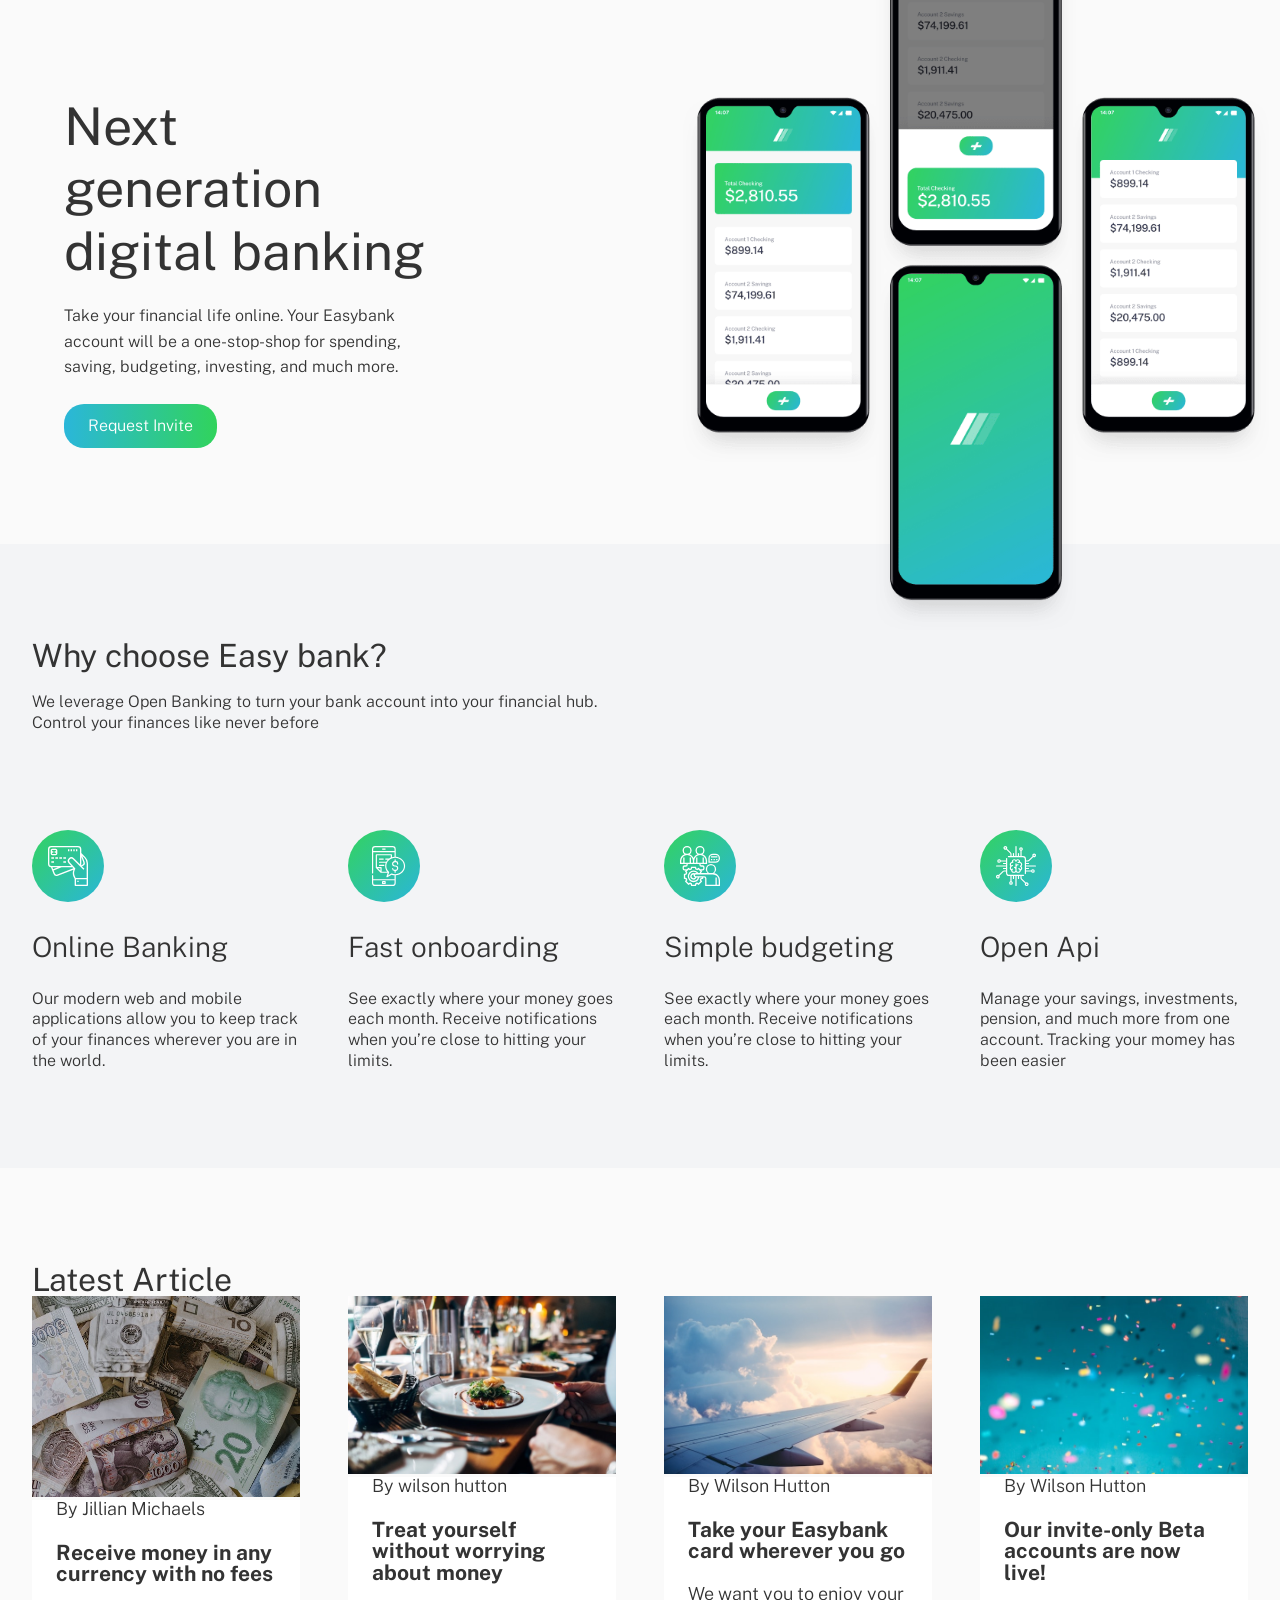
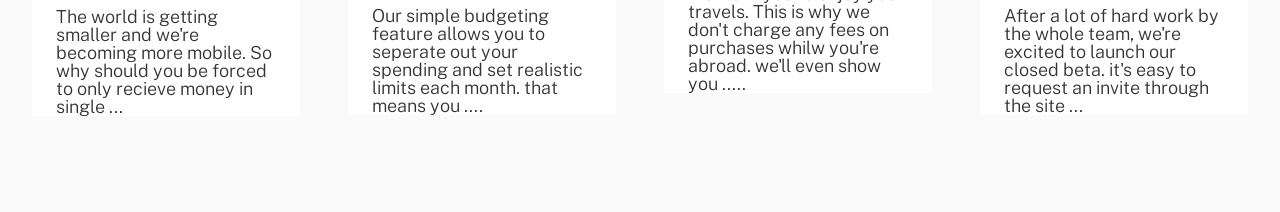
==== mine.html @ 859b59f2 "the updated version and still incomplete" ====
<!DOCTYPE html>
<html lang="en">
<head>
    <meta charset="UTF-8">
    <meta name="viewport" content="width=device-width, initial-scale=1.0">
    <link rel="icon" type="image/png" sizes="32x32" href="./images/fav-icon-logo.svg">

    <link rel="preconnect" href="https://fonts.googleapis.com">
    <link rel="preconnect" href="https://fonts.gstatic.com" crossorigin>
    <link href="https://fonts.googleapis.com/css2?family=Public+Sans:ital,wght@0,100..900;1,100..900&display=swap" rel="stylesheet">
    <link rel="stylesheet" href="style.css">
    <title>Easy Bank</title>

</head>
<body>
    <main>
        <section class="section-hero">
            <div class="hero-container">
                <div class="hero-text-box">
                    <h1 class="hero-heading">Next generation digital banking</h1>
                    <p class="hero-description">
                        Take your financial life online. Your Easybank account will be a one-stop-shop 
                        for spending, saving, budgeting, investing, and much more.
                    </p>
                    <a href="#" class="btn hell">
                         Request Invite
                    </a>
                </div>
                <div class="hero-img-box">
                    <img src="./images/image-mockups.png" alt="hero image" class="hero-img">
                </div>
            </div>
        </section>
        <section class="section-features">
            <div class="container">
                <div class="features-container">
                    <h2 class="feature-heading">Why choose Easy bank?</h2>
                    <p class="feature-text">
                        We leverage Open Banking to turn your bank account into your financial hub. Control your finances like never before
                    </p>
                </div>
                <div class="features grid grid--4-cols">
                    <div class="feature-box ">
                        <img src="./images/icon-online.svg" alt="Online banking logo" class="feature-img">
                        <h3 class="feature-subheading">Online Banking</h3>
                        <p class="feature-text">Our modern web and mobile applications allow you to keep track of your finances 
                            wherever you are in the world.</p>
                    </div>
                    <div class="feature-box">
                        <img src="./images/icon-budgeting.svg" alt="Online banking logo" class="feature-img">
                        <h3 class="feature-subheading">Fast onboarding</h3>
                        <p class="feature-text">
                            See exactly where your money goes each month. Receive notifications when you’re 
                            close to hitting your     limits.
                        </p>
                    </div>
                    <div class="feature-box">
                        <img src="./images/icon-onboarding.svg" alt="Online banking logo" class="feature-img">
                        <h3 class="feature-subheading">Simple budgeting</h3>
                        <p class="feature-text">
                            See exactly where your money goes each month. Receive notifications when you’re 
                            close to hitting your limits.
                        </p>
                    </div>
                    <div class="feature-box">
                        <img src="./images/icon-api.svg" alt="Online banking logo" class="feature-img">
                        <h3 class="feature-subheading">Open Api</h3>
                        <p class="feature-text">
                             Manage your savings, investments, pension, and much more from one account. 
                             Tracking your momey has been easier 

                        </p>
                    </div>
                </div>
            </div>
        </section>
        <section class="section-article">
           <div class="container">
            <h2 class="feature-heading">Latest Article</h2>
           </div>
           <article class="container grid grid--4-cols">
            <div class="article-box">
                <div class="article-img-box">
                    <img src="./images/image-currency.jpg" alt="Currency" class="article-img">

                </div>
                <div class="article-text-box">
                     <p class="article-author">
                    By Jillian Michaels
                </p>
                <h3 class="article-title">Receive money in any currency with no fees</h3>
                <p class="article text">
                    The world is getting smaller and we're becoming more mobile. 
                    So why should you be forced to only recieve money in single ...
                </p>
                </div>
               
            </div>
            <div class="article-box">
                <div class="article-img-box">
                    <img src="./images/image-restaurant.jpg" alt="Currency" class="article-img">

                </div>
                <div class="article-text-box">
                    <p class="article-author">By wilson hutton</p>
                <h3 class="article-title">Treat yourself without worrying about money</h3>
                <p class="article text">
                    Our simple budgeting feature allows you to seperate out your spending and set realistic limits
                    each month. that means you ....
                </p>
                </div>
                
            </div>
            <div class="article-box">
                <div class="article-img-box">
                    <img src="./images/image-plane.jpg" alt="Currency" class="article-img">

                </div>
                <div class="article-text-box">
                     <p class="article-author">By Wilson Hutton</p>
                <h3 class="article-title">Take your Easybank card wherever you go</h3>
                <p class="article text">
                    We want you to enjoy your travels. This is why we don't charge any 
                    fees on purchases whilw you're abroad. we'll even show you .....
                </p>

                </div>
               
            </div>
            <div class="article-box">
                <div class="article-img-box">
                    <img src="./images/image-confetti.jpg" alt="Currency" class="article-img">

                </div>
                <div class="article-text-box">
                     <p class="article-author">By Wilson Hutton</p>
                <h3 class="article-title">Our invite-only Beta accounts are now live!</h3>
                <p class="article text">
                    After a lot of hard work by the whole team, we're excited to launch our 
                    closed beta. it's easy to request an invite through the site ...
                </p>

                </div>
               
            </div>

           </article>
        </section>
    </main>
</body>
</html>
---- style.css ----
/*
SPACING SYSTEM (px)
2 / 4 / 8 / 12 / 16 / 24 / 32 / 48 / 64 / 80 / 96 / 128

FONT SIZE SYSTEM (px)
10 / 12 / 14 / 16 / 18 / 20 / 24 / 30 / 36 / 44 / 52 / 62 / 74 / 86 / 98
*/
/* 
Color system

### Primary

- Dark Blue: hsl(233, 26%, 24%)
- Lime Green: hsl(136, 65%, 51%)
- Bright Cyan: hsl(192, 70%, 51%)

### Neutral

- Grayish Blue: hsl(233, 8%, 62%)
- Light Grayish Blue: hsl(220, 16%, 96%)
- Very Light Gray: hsl(0, 0%, 98%)
- White: hsl(0, 0%, 100%)


*/

/* 
#Font weight:
300
400
700

#line height: 1(Normal)

#border-radius

#border
*/


*{
    box-sizing: border-box;
    padding: 0;
    margin: 0;
}
html{
    font-size: 62.5%;
}
body{
    font-family: "Public Sans", sans-serif;
    font-weight: 300;
    line-height: 1;
    color: #333;
    font-size: 1.8rem;
}
:root{
    --Dark-blue: hsl(233, 26%, 24%);
    --Lime-green: hsl(136, 65%, 51%);
    --light-green: hsl(137, 69%, 71%);
    --Bright-cyan: hsl(192, 70%, 51%);
    --light-cyan: hsl(196, 61%, 70%);

    --Grayish-blue: hsl(233, 8%, 62%);
    --Light-grayish-blue: hsl(220, 16%, 96%);
    --Very-light-gray: hsl(0, 0%, 98%);
    --White-: hsl(0, 0%, 100%);

}

.section-hero{
    padding: 9.6rem 0;
    background-color: var(--Very-light-gray);
    /* position: relative; */
}
.hero-container{
    display: grid;
    align-items: center;
    gap: 5.2rem;
    grid-template-columns: 1fr 2fr;
    padding: 0 6.4rem;
    max-width: 140rem;
    /* justify-self: end; */
    margin: 0 auto 0 auto;
}
.hero-heading{
    /* padding: 9.6rem 0; */
    font-size: 5.2rem;
    font-weight: 400;
    margin: 0 auto;
    margin-bottom: 2rem;
    line-height: 1.2;
    /* padding: 0 3.2rem; */
    
}
.hero-description{
    font-size: 1.6rem;
    font-weight: 300;
    line-height: 1.6;
    margin-bottom: 2.4rem;
}
.hero-img-box{
    /* background-image: url(./images/bg-intro-desktop.svg); */
     margin-top: -20rem;
    /* position: absolute;
    right: 0;
    top: 1rem;
    bottom: 10rem;
    /* padding: 5rem; */
    margin-right: -15rem; 
    width: 100%;
    
}
.hero-img{
    width: 80%;
    margin-bottom: -20rem;
    /* position: absolute; */
    /* right: -5rem; */
    /* top: 0; */
    transform: translateX(20rem);


}
.btn:link, 
.btn:active{
    padding: 1.4rem 2.4rem;
    color: #fff;
    background-image: linear-gradient(to left, var(--Lime-green), var(--Bright-cyan));
    display: inline-block;
    border-radius: 20px;
    font-size: 1.6rem;
    text-decoration: none;
    cursor: pointer;
}
.btn:hover,
.btn:visited{
    background-image: linear-gradient(to left, var(--light-green), var(--light-cyan));
}
.section-features{
    padding: 9.6rem 0;
    background-color: var(--Light-grayish-blue);
}
.container{
    max-width: 130rem;
    margin: 0 auto;
    padding: 0 3.2rem;
}
.features-container{
    font-size: 1.6rem;
    max-width: 60rem;
    display: flex;
    flex-direction: column;
    gap: 2rem;
}
.features{

    column-gap: 6.4rem;
    margin-top: 9.6rem;
    /* row-gap: 4.2rem; */

}
.feature-heading{
    font-size: 3.2rem;
    font-weight: 400;
}
.feature-text{
    font-size: 1.6rem;
    line-height: 1.3;
}
.feature-subheading{
    font-size: 2.8rem;
    font-weight: 300;
    margin: 2.8rem 0;
}
.grid{
    display: grid;
    gap: 4.8rem;
}
.grid--4-cols{
    grid-template-columns: repeat(4, 1fr);
}
.section-article{
    padding: 9.6rem 0;
    background-color: var(--Very-light-gray);    
}
.article-text-box{
    display: flex;
    flex-direction: column;
    gap: 2.4rem;
    background-color: #fff;
    /* box-shadow: 0.3rem 0.3rem 0.3rem #888; */
    padding: 0  2.4rem;

}
.article-img{
    width: 100%;
}
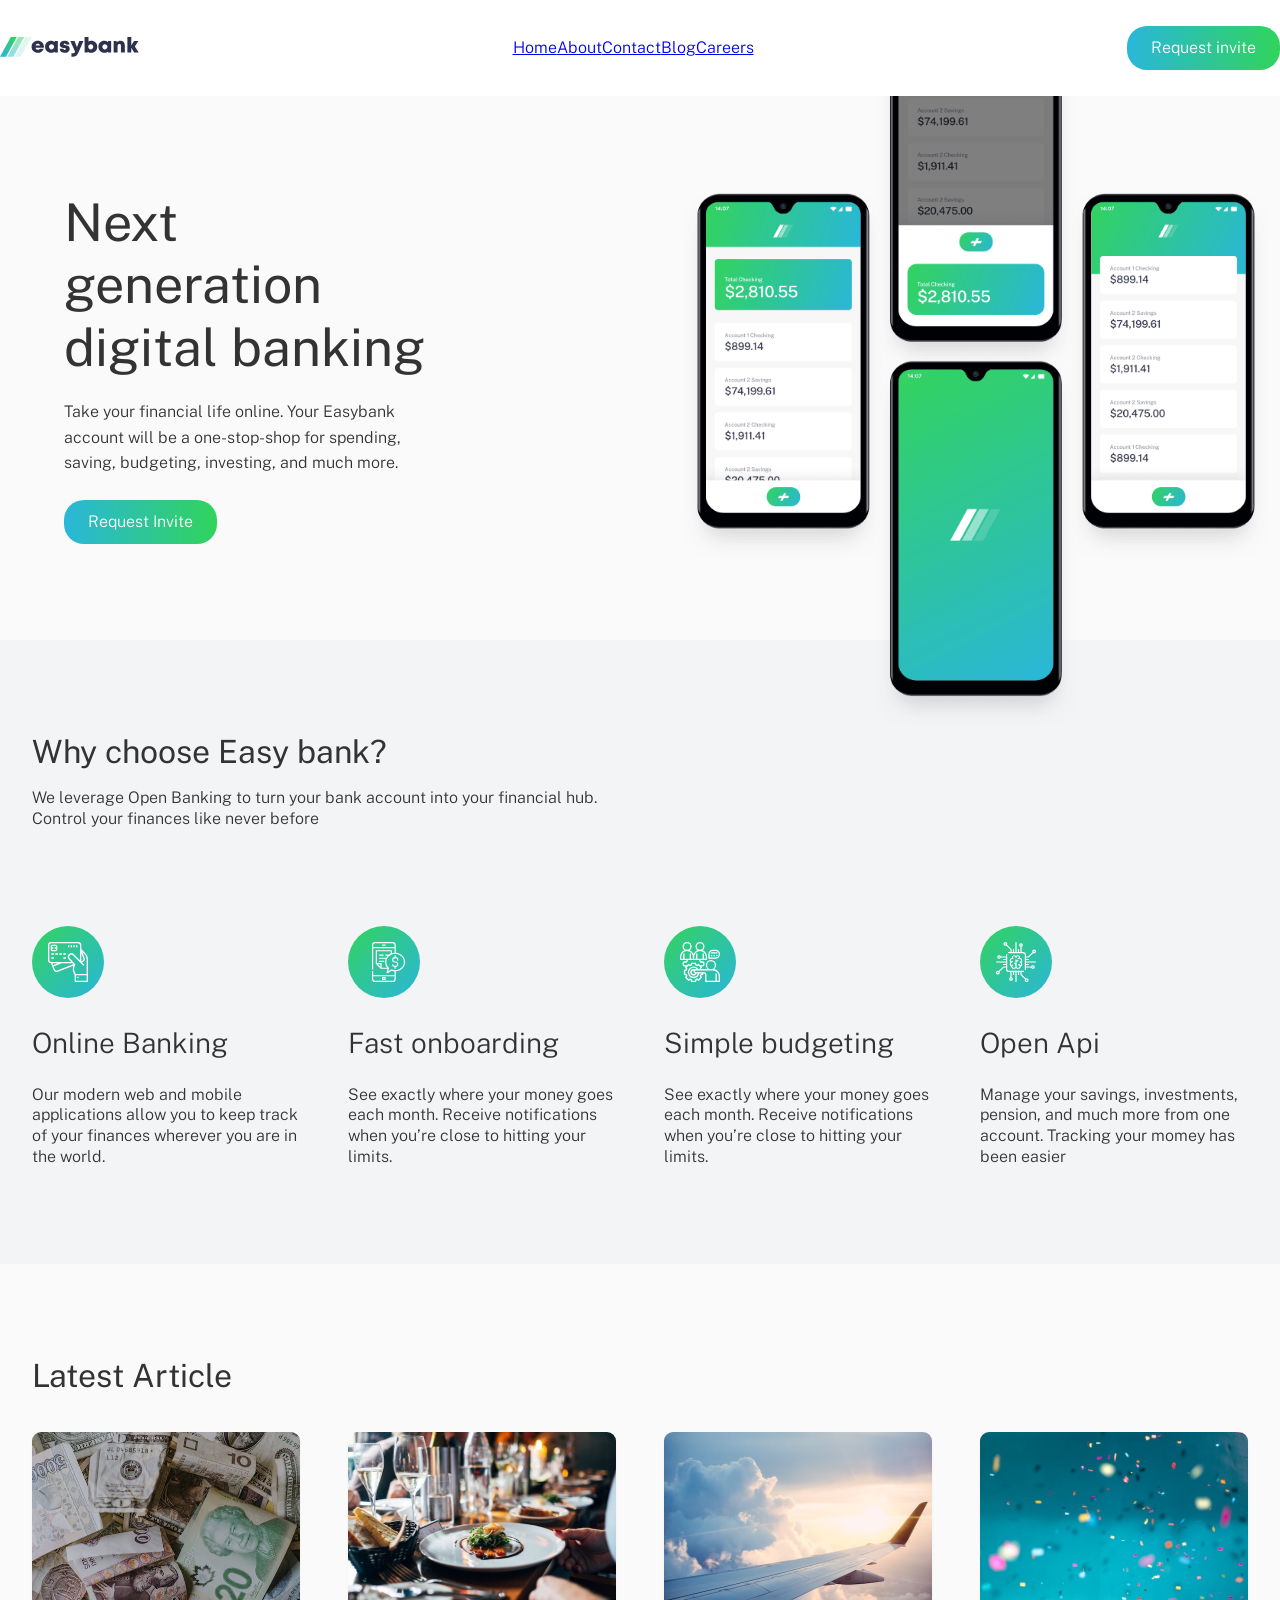
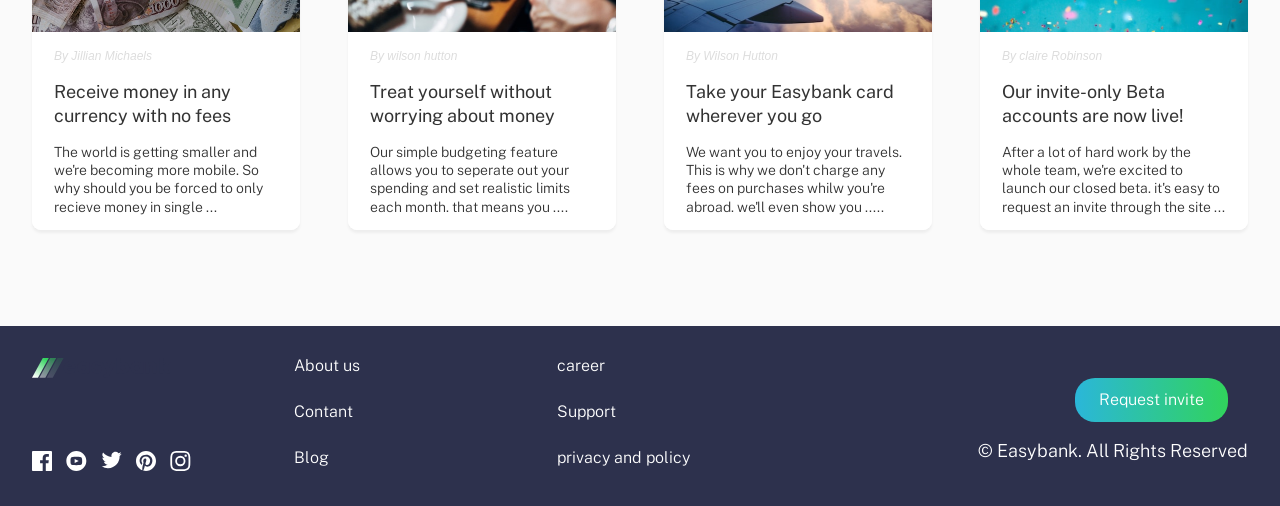
==== commit 2e80ed27: "Changes made to to be commited" ====
--- a/mine.html
+++ b/mine.html
@@ -13,6 +13,29 @@
 
 </head>
 <body>
+    <header class="header">
+        <div class="header-container">
+            <div class="header-logo">
+                <a href="#">
+                    <img src="images/logo.svg" alt="Easy Bank Logo">
+                </a>
+            </div>
+            <nav class="navbar">
+                <ul class="nav-links">
+                    <li class="nav-link"><a href="#">Home</a></li>
+                    <li class="nav-link"><a href="#">About</a></li>
+                    <li class="nav-link"><a href="#">Contact</a></li>
+                    <li class="nav-link"><a href="#">Blog</a></li>
+                    <li class="nav-link"><a href="#">Careers</a></li>
+                </ul>
+               
+            </nav>
+            <ul class="sign">
+                <a href="#" class="btn">Request invite</a>
+            </ul>
+        </div>
+
+    </header>
     <main>
         <section class="section-hero">
             <div class="hero-container">
@@ -22,7 +45,7 @@
                         Take your financial life online. Your Easybank account will be a one-stop-shop 
                         for spending, saving, budgeting, investing, and much more.
                     </p>
-                    <a href="#" class="btn hell">
+                    <a href="#" class="btn hell sign">
                          Request Invite
                     </a>
                 </div>
@@ -89,7 +112,7 @@
                     By Jillian Michaels
                 </p>
                 <h3 class="article-title">Receive money in any currency with no fees</h3>
-                <p class="article text">
+                <p class="article-text">
                     The world is getting smaller and we're becoming more mobile. 
                     So why should you be forced to only recieve money in single ...
                 </p>
@@ -104,7 +127,7 @@
                 <div class="article-text-box">
                     <p class="article-author">By wilson hutton</p>
                 <h3 class="article-title">Treat yourself without worrying about money</h3>
-                <p class="article text">
+                <p class="article-text">
                     Our simple budgeting feature allows you to seperate out your spending and set realistic limits
                     each month. that means you ....
                 </p>
@@ -119,7 +142,7 @@
                 <div class="article-text-box">
                      <p class="article-author">By Wilson Hutton</p>
                 <h3 class="article-title">Take your Easybank card wherever you go</h3>
-                <p class="article text">
+                <p class="article-text">
                     We want you to enjoy your travels. This is why we don't charge any 
                     fees on purchases whilw you're abroad. we'll even show you .....
                 </p>
@@ -133,9 +156,9 @@
 
                 </div>
                 <div class="article-text-box">
-                     <p class="article-author">By Wilson Hutton</p>
+                     <p class="article-author">By claire Robinson</p>
                 <h3 class="article-title">Our invite-only Beta accounts are now live!</h3>
-                <p class="article text">
+                <p class="article-text">
                     After a lot of hard work by the whole team, we're excited to launch our 
                     closed beta. it's easy to request an invite through the site ...
                 </p>
@@ -147,5 +170,48 @@
            </article>
         </section>
     </main>
+    <footer>
+        <div class="container footer-grid">
+            <div class="footer-img-box">
+                <div class="logo">
+                    <img src="./images/footer-logo.svg" alt="" class="footer-logo-img">
+                </div>
+                <div class="socials">
+                    <li>
+                        <img src="./images/icon-facebook.svg" alt="">
+                    </li>
+                    <li>
+                        <img src="./images/icon-youtube.svg" alt="">
+                    </li>
+                    <li>
+                        <img src="./images/icon-twitter.svg" alt="">
+                    </li>
+                    <li>
+                        <img src="./images/icon-pinterest.svg" alt="">
+                    </li>
+                    <li>
+                        <img src="./images/icon-instagram.svg" alt="">
+                    </li>
+                </div>
+            </div>
+            <div class="footer-box">
+                <li class="aboutus">About us</li>
+                <li class="aboutus">Contant</li>
+                <li class="aboutus">Blog</li>
+            </div>
+            <div class="footer-box">
+                <li class="aboutus">career</li>
+                <li class="aboutus">Support</li>
+                <li class="aboutus">privacy and policy</li>
+            </div>
+            <div class="footer-button">
+                <a href="#" class="btn btn--foot">Request invite</a>
+                <p>
+                    © Easybank. All Rights Reserved
+                </p>
+            </div>
+            
+        </div>
+    </footer>
 </body>
 </html>
--- a/style.css
+++ b/style.css
@@ -65,6 +65,46 @@
     --Very-light-gray: hsl(0, 0%, 98%);
     --White-: hsl(0, 0%, 100%);
 
+}
+.header-container{
+    display: flex;
+    align-items: center;
+    width: 130rem;
+    padding: 2.8rem 0;
+    align-self: center;
+    z-index: 9999;
+    height: 9.6rem;
+    /* background-color: #ddd; */
+    justify-content: space-between;
+    background-color: var(--White-);
+    
+
+}
+.header{
+    margin: 0 auto;
+    background-color: var(--White-);
+    display: flex;
+    box-shadow: rgba(0, 0, 0, 0.45) 0px 25px 20px -20px;    
+    justify-content: center;
+
+}
+
+.nav-links{
+    display: flex;
+    align-items: center;
+    justify-content: space-between;
+    
+}
+.navbar{
+    display: flex;
+}
+.nav-links {
+    margin: 0 2.8rem;
+    text-decoration: none;
+    color: #555;
+}
+.sign a{
+    color: #fff;
 }
 
 .section-hero{
@@ -113,6 +153,7 @@
 .hero-img{
     width: 80%;
     margin-bottom: -20rem;
+
     /* position: absolute; */
     /* right: -5rem; */
     /* top: 0; */
@@ -130,6 +171,7 @@
     font-size: 1.6rem;
     text-decoration: none;
     cursor: pointer;
+    color: var(--White-);
 }
 .btn:hover,
 .btn:visited{
@@ -185,12 +227,84 @@
 .article-text-box{
     display: flex;
     flex-direction: column;
-    gap: 2.4rem;
+    /* align-items: center; */
+    font-size: 1.6rem;
+    line-height: 1.3;
+    gap: 1.6rem;
     background-color: #fff;
     /* box-shadow: 0.3rem 0.3rem 0.3rem #888; */
-    padding: 0  2.4rem;
-
+    padding: 1.4rem 2.2rem;
+    border-radius: 0 0 9px 9px;
+
+}
+.article-img-box{
 }
 .article-img{
+    border-radius: 9px 9px 0 0;
+    height: 20rem;
+    object-fit:fill;
     width: 100%;
+}
+.article-text{
+    font-size: 1.4rem;
+    font-weight: 300;
+}
+.article-box{
+    background-color: #fff;
+    margin-top: 4rem;
+    box-shadow: rgba(0, 0, 0, 0.05) 0px 3px 3px 0px;
+    border-radius: 9px;
+}
+.article-author{
+    color: #ddd;
+    font-size: 1.2rem;
+    font-style: italic;
+    font-weight: 300;
+}
+.article-title{
+    font-size: 1.8rem;
+    font-weight: 400;
+    cursor: pointer;
+}
+.article-title:hover{
+    color:var(--Lime-green)   
+}
+.footer-grid{
+    display: grid;
+    grid-template-columns: 1fr 1fr 1fr 2fr;
+    gap: 4.8rem;
+}
+footer{
+    background-color: var(--Dark-blue);
+    padding: 3.2rem 0;
+    color: var(--White-);
+}
+li{
+    list-style: none;
+    font-size: 1.6rem;
+}
+.footer-logo-img{
+    /* width: 4.8rem; */
+    fill: white;
+}
+.socials{
+    display: flex;
+    gap: 1.4rem;
+}
+.footer-img-box{
+    display: flex;
+    flex-direction: column;
+    gap: 7rem;
+}
+.footer-box{
+    display: flex;
+    flex-direction: column;
+    gap: 3rem;
+}
+.footer-button{
+    justify-self: self-end;
+    text-align: right;
+}
+.btn--foot{
+    margin: 2rem;
 }
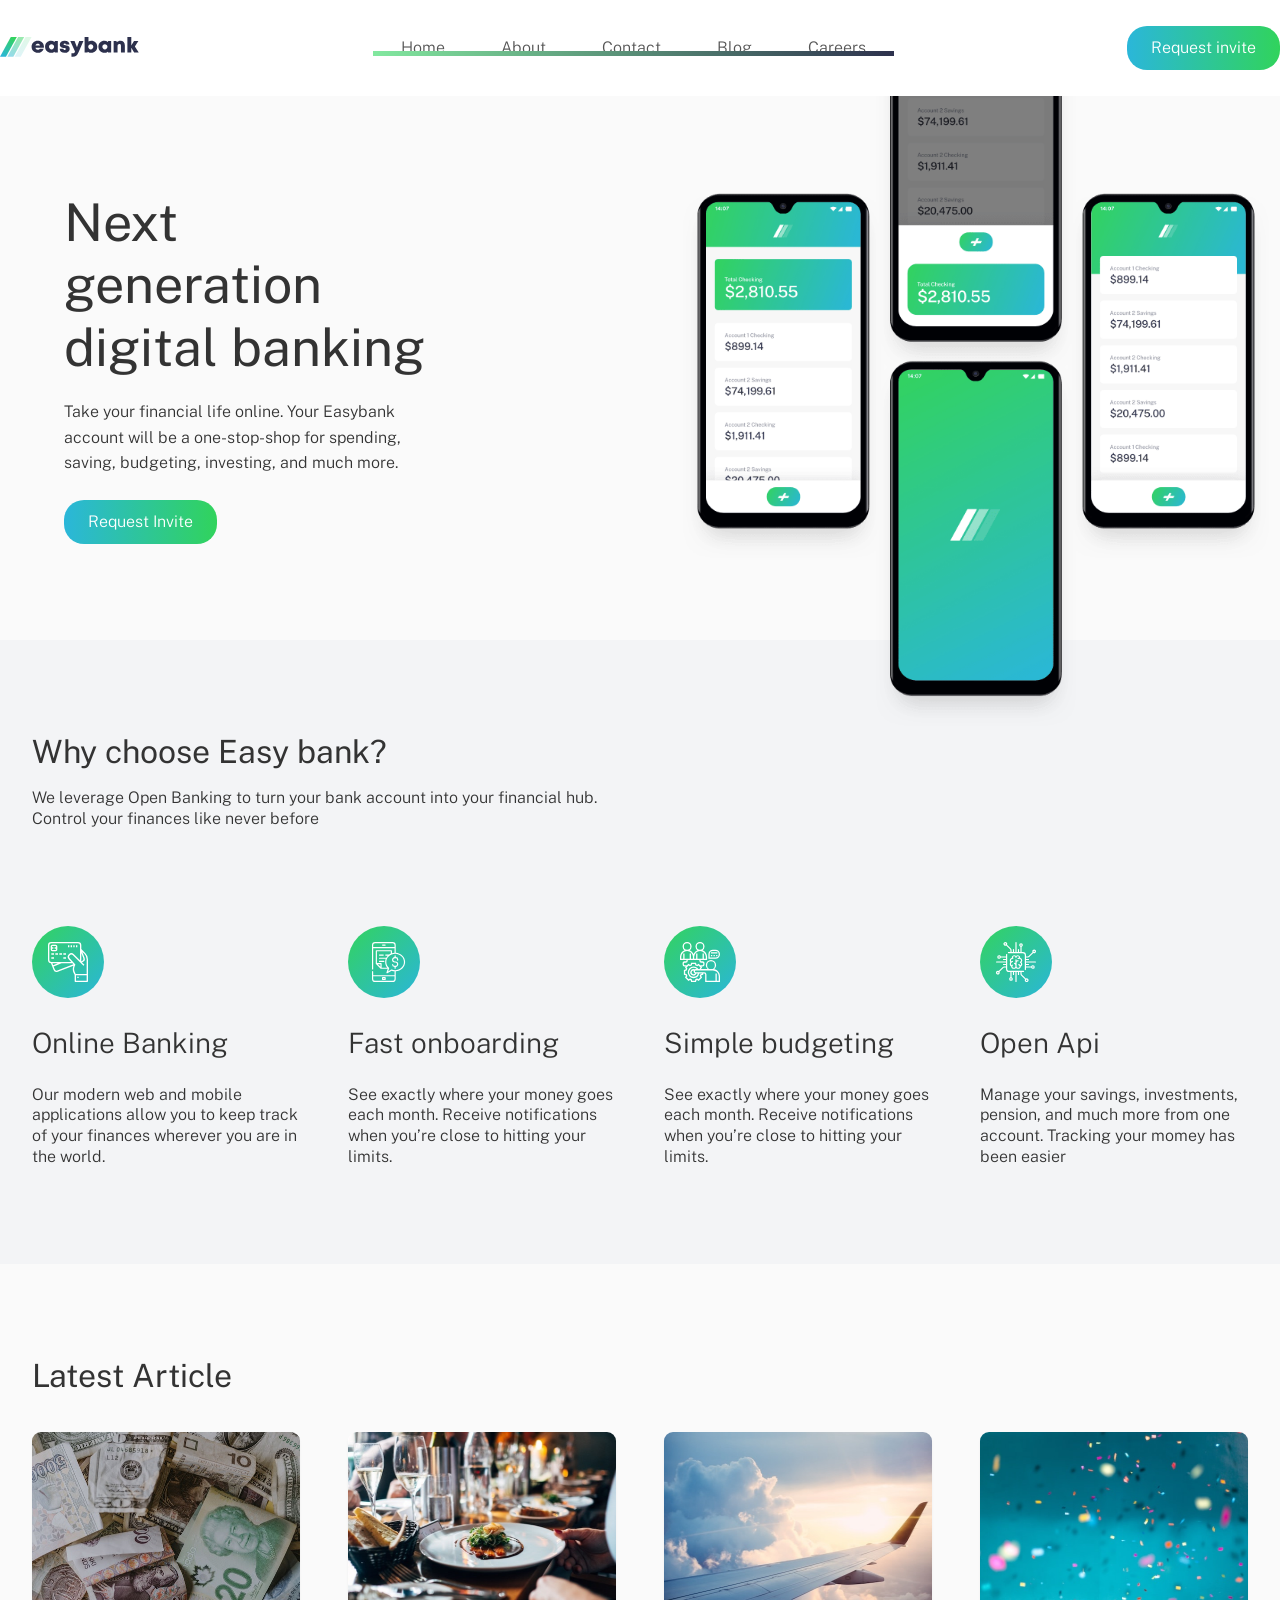
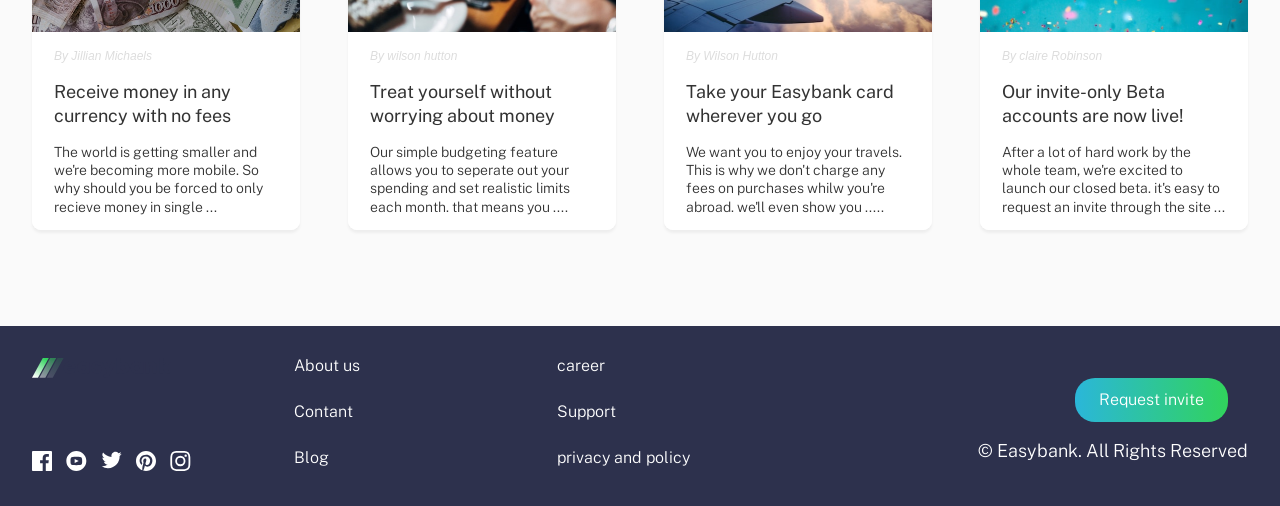
==== commit 96c69692: "repairing the nav element, not done" ====
--- a/mine.html
+++ b/mine.html
@@ -22,11 +22,11 @@
             </div>
             <nav class="navbar">
                 <ul class="nav-links">
-                    <li class="nav-link"><a href="#">Home</a></li>
-                    <li class="nav-link"><a href="#">About</a></li>
-                    <li class="nav-link"><a href="#">Contact</a></li>
-                    <li class="nav-link"><a href="#">Blog</a></li>
-                    <li class="nav-link"><a href="#">Careers</a></li>
+                    <li><a href="#" class="nav-linkr">Home</a></li>
+                    <li><a href="#" class="nav-link">About</a></li>
+                    <li><a href="#" class="nav-link">Contact</a></li>
+                    <li><a href="#" class="nav-link">Blog</a></li>
+                    <li><a href="#" class="nav-link">Careers</a></li>
                 </ul>
                
             </nav>
--- a/style.css
+++ b/style.css
@@ -97,11 +97,23 @@
 }
 .navbar{
     display: flex;
-}
-.nav-links {
+    position: relative;
+    gap: 2rem;
+}
+.nav-links a{
     margin: 0 2.8rem;
     text-decoration: none;
     color: #555;
+}
+.nav-linkr:after{
+    content: "";
+    background-image: linear-gradient(to left,var(--Dark-blue), var(--light-green));
+    position: absolute;
+    left: 0;
+    bottom: 0;
+    width: 100%;
+    height: .5rem;
+    /* margin-top: 5px; */
 }
 .sign a{
     color: #fff;
@@ -173,6 +185,9 @@
     cursor: pointer;
     color: var(--White-);
 }
+.btn a{
+    /* color: #fff; */
+}
 .btn:hover,
 .btn:visited{
     background-image: linear-gradient(to left, var(--light-green), var(--light-cyan));
@@ -304,6 +319,7 @@
 .footer-button{
     justify-self: self-end;
     text-align: right;
+    color: #fff;
 }
 .btn--foot{
     margin: 2rem;
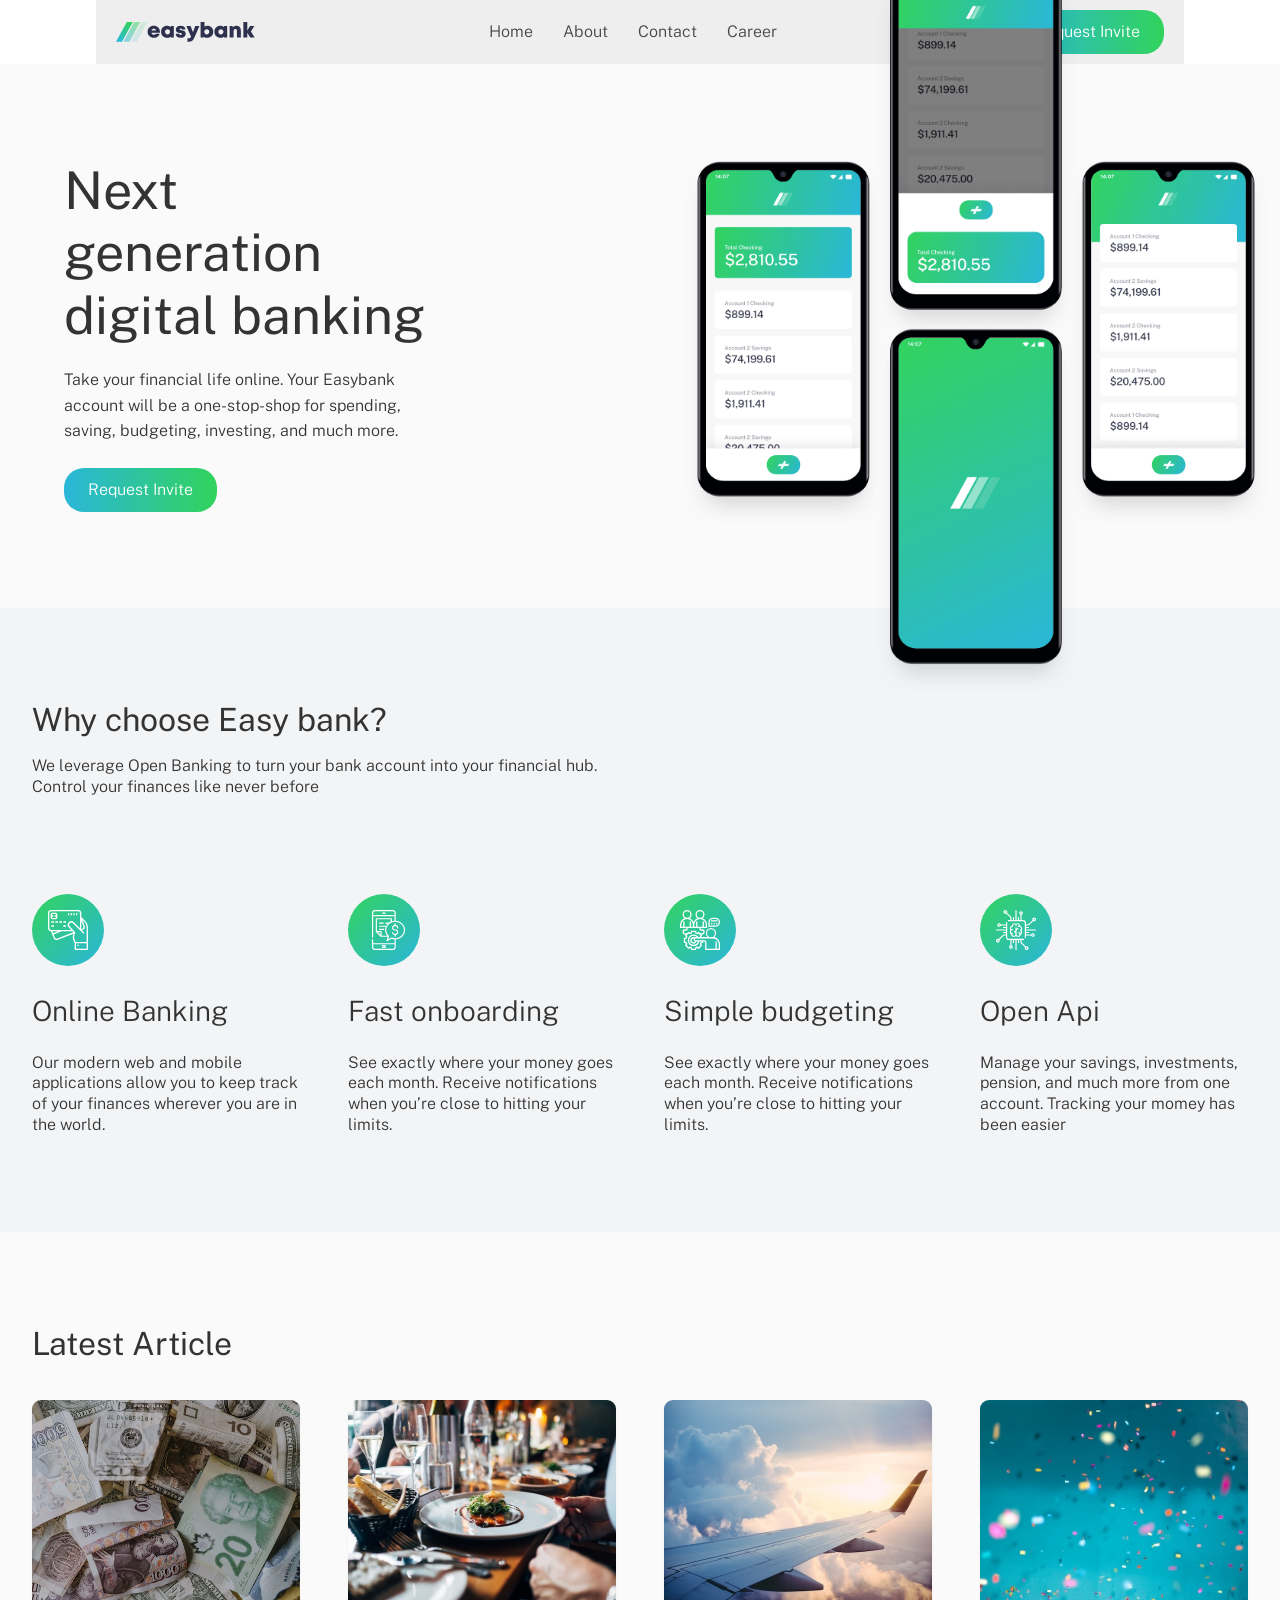
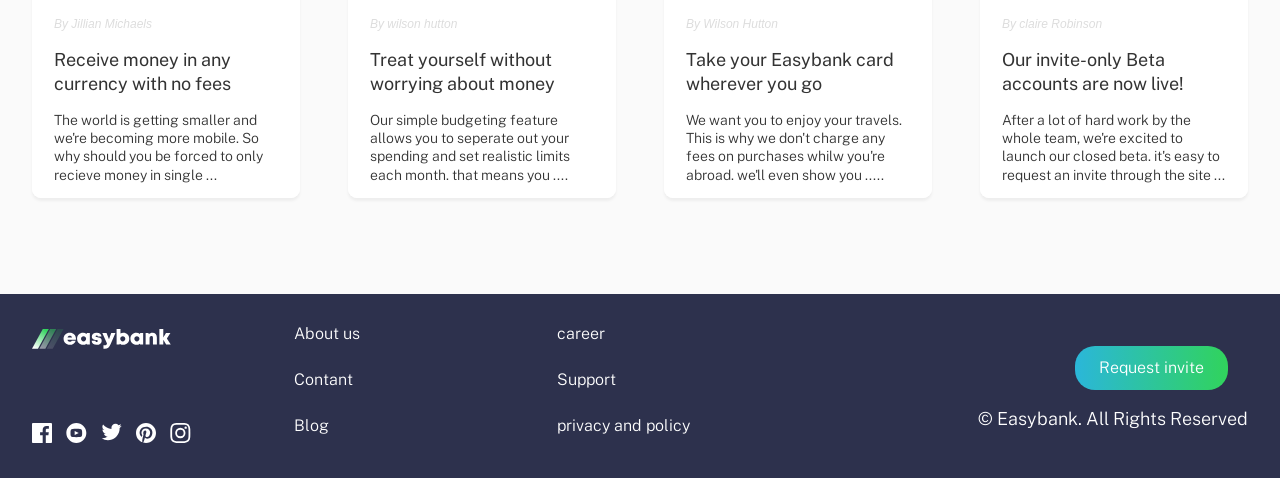
==== commit 3ae21048: "nav bar updated but still not done" ====
--- a/mine.html
+++ b/mine.html
@@ -13,29 +13,23 @@
 
 </head>
 <body>
-    <header class="header">
-        <div class="header-container">
-            <div class="header-logo">
-                <a href="#">
-                    <img src="images/logo.svg" alt="Easy Bank Logo">
+    <section class="header" >
+        <header class="navbar">
+            <div class="logo"><img src="/images/logo.svg" alt=""></div>
+            <nav class="nav-links">
+                <ul>
+                    <li><a href="#home">Home</a></li>
+                    <li><a href="#about">About</a></li>
+                    <li><a href="#services">Contact</a></li>
+                    <li><a href="#contact">Career</a></li>
+                </ul>
+            </nav>
+                <a href="#" class="btn">
+                    Request Invite
                 </a>
-            </div>
-            <nav class="navbar">
-                <ul class="nav-links">
-                    <li><a href="#" class="nav-linkr">Home</a></li>
-                    <li><a href="#" class="nav-link">About</a></li>
-                    <li><a href="#" class="nav-link">Contact</a></li>
-                    <li><a href="#" class="nav-link">Blog</a></li>
-                    <li><a href="#" class="nav-link">Careers</a></li>
-                </ul>
-               
-            </nav>
-            <ul class="sign">
-                <a href="#" class="btn">Request invite</a>
-            </ul>
-        </div>
-
-    </header>
+        </header>
+    </section>
+  
     <main>
         <section class="section-hero">
             <div class="hero-container">
--- a/style.css
+++ b/style.css
@@ -66,57 +66,64 @@
     --White-: hsl(0, 0%, 100%);
 
 }
-.header-container{
-    display: flex;
+.navbar {
+    display: flex;
+    justify-content: space-between;
     align-items: center;
-    width: 130rem;
-    padding: 2.8rem 0;
-    align-self: center;
+    padding: 10px 20px;
+    color: #222;
+    width: 85%;
+    box-sizing: border-box;
+    margin: 0 auto;
+    background-color: #eee;
     z-index: 9999;
-    height: 9.6rem;
-    /* background-color: #ddd; */
-    justify-content: space-between;
+
+}
+.header{
     background-color: var(--White-);
-    
-
-}
-.header{
-    margin: 0 auto;
-    background-color: var(--White-);
-    display: flex;
-    box-shadow: rgba(0, 0, 0, 0.45) 0px 25px 20px -20px;    
-    justify-content: center;
-
-}
-
-.nav-links{
-    display: flex;
-    align-items: center;
-    justify-content: space-between;
-    
-}
-.navbar{
-    display: flex;
+    z-index: 9999;
+}
+
+.logo {
+    font-size: 1.5em;
+}
+
+.nav-links ul {
+    list-style-type: none;
+    margin: 0;
+    padding: 0;
+    display: flex;
+}
+
+.nav-links li {
+    margin: 0 15px;
+}
+
+.nav-links a {
+    color: #444;
+    text-decoration: none;
     position: relative;
-    gap: 2rem;
-}
-.nav-links a{
-    margin: 0 2.8rem;
-    text-decoration: none;
-    color: #555;
-}
-.nav-linkr:after{
-    content: "";
+    transition: color 0.3s;
+}
+
+.nav-links a::after {
+    content: '';
+    display: block;
+    width: 0;
+    height: 2px;
     background-image: linear-gradient(to left,var(--Dark-blue), var(--light-green));
+    transition: all 0.3s;
     position: absolute;
+    bottom: -6px;
     left: 0;
-    bottom: 0;
+}
+
+.nav-links a:hover {
+    color: #ddd;
+}
+
+.nav-links a:hover::after {
     width: 100%;
-    height: .5rem;
-    /* margin-top: 5px; */
-}
-.sign a{
-    color: #fff;
 }
 
 .section-hero{
@@ -293,6 +300,7 @@
     background-color: var(--Dark-blue);
     padding: 3.2rem 0;
     color: var(--White-);
+    cursor: pointer;
 }
 li{
     list-style: none;
@@ -323,4 +331,7 @@
 }
 .btn--foot{
     margin: 2rem;
+}
+.body-logo{
+    fill: var(--White-);
 }
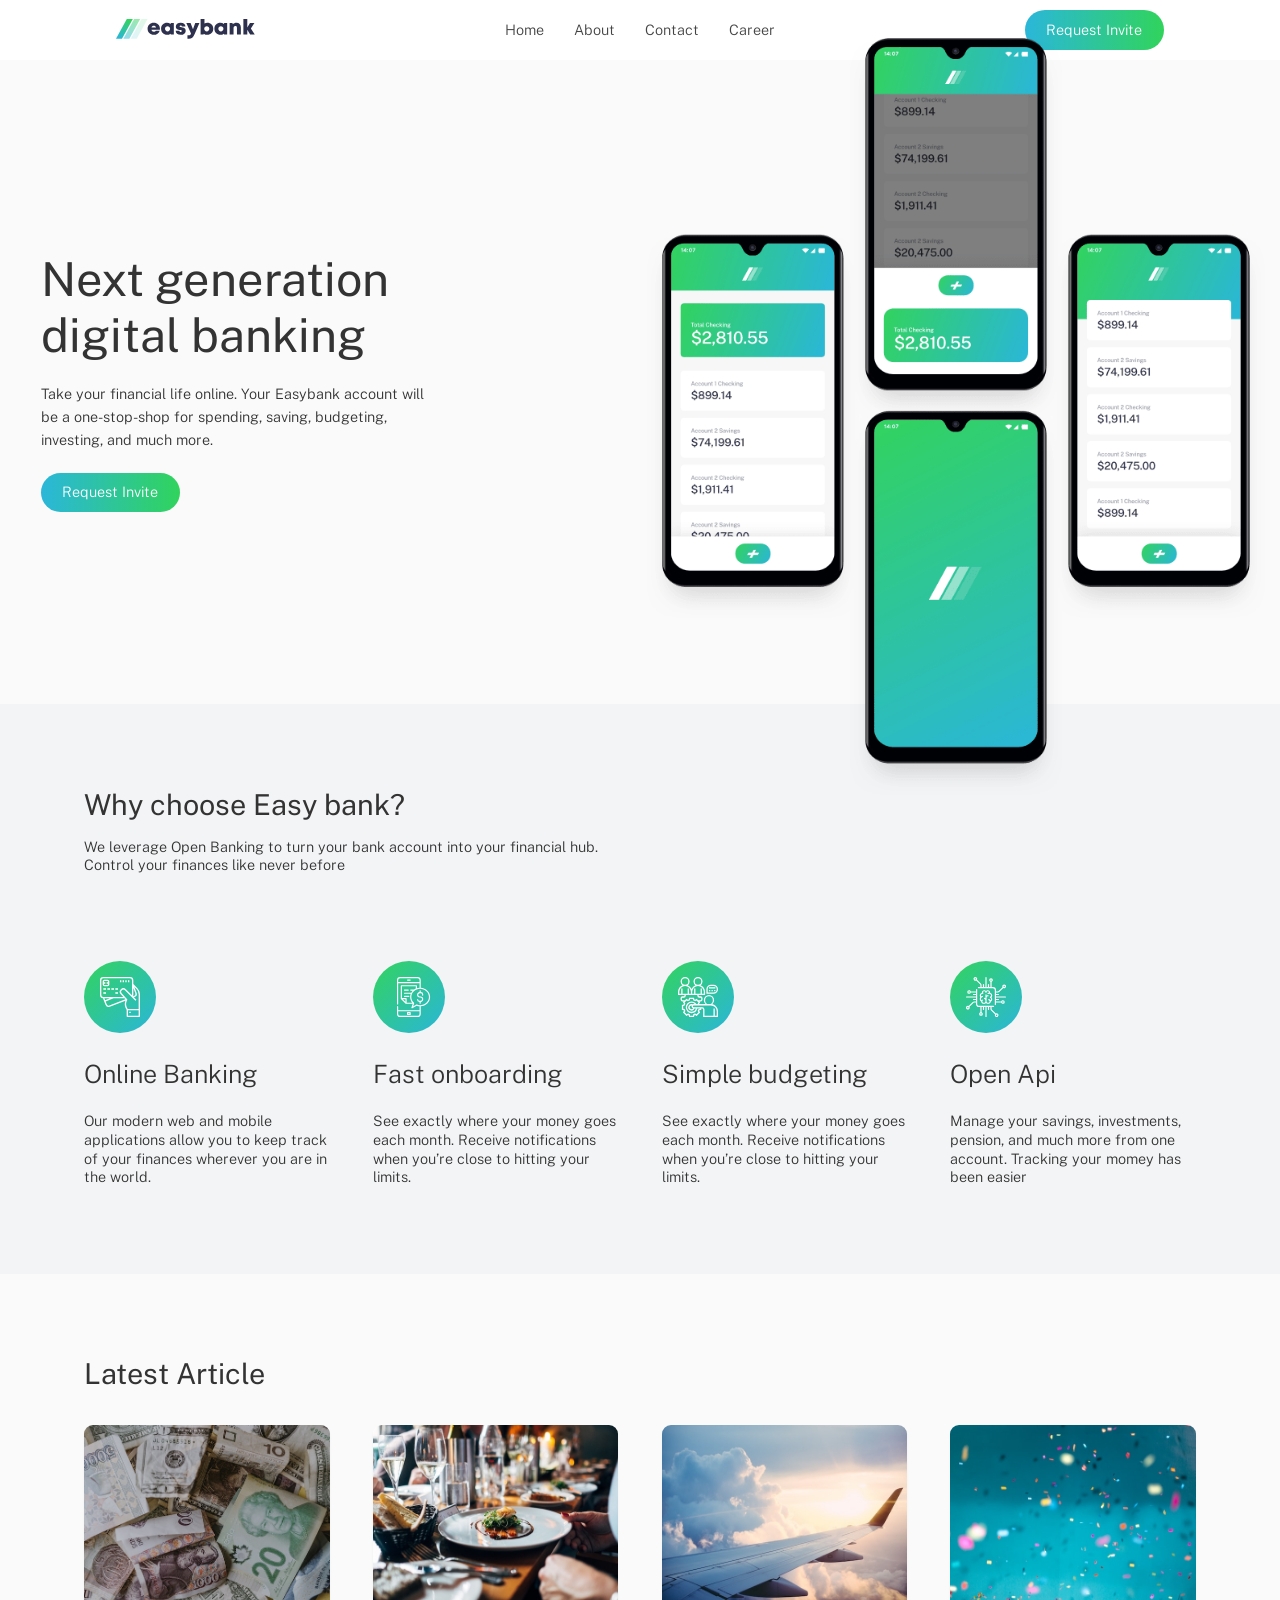
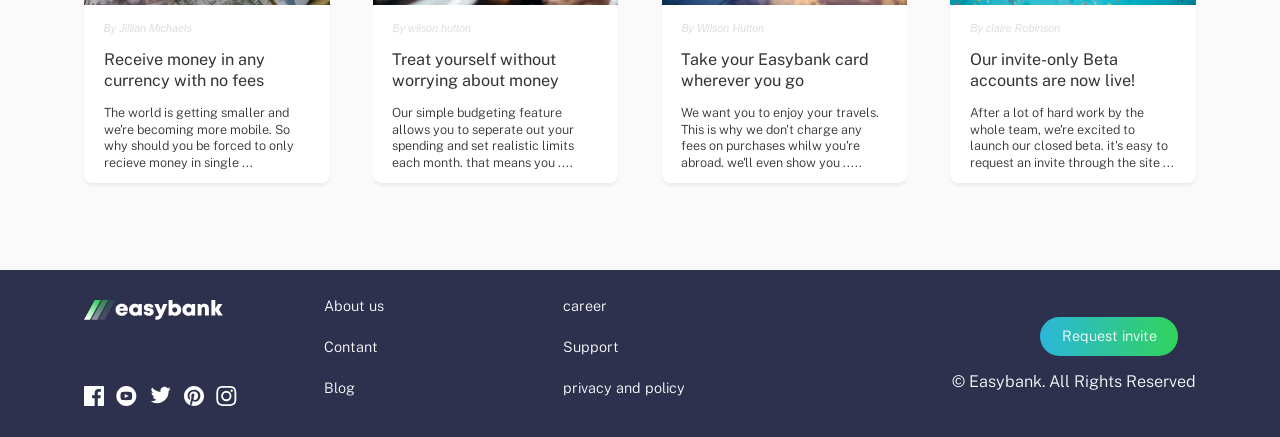
==== commit 7512623f: "did some responsiveness" ====
--- a/mine.html
+++ b/mine.html
@@ -13,24 +13,25 @@
 
 </head>
 <body>
-    <section class="header" >
-        <header class="navbar">
-            <div class="logo"><img src="/images/logo.svg" alt=""></div>
-            <nav class="nav-links">
-                <ul>
-                    <li><a href="#home">Home</a></li>
-                    <li><a href="#about">About</a></li>
-                    <li><a href="#services">Contact</a></li>
-                    <li><a href="#contact">Career</a></li>
-                </ul>
-            </nav>
-                <a href="#" class="btn">
-                    Request Invite
-                </a>
-        </header>
-    </section>
+  
   
     <main>
+        <section class="header" >
+            <header class="navbar">
+                <div class="logo"><img src="/images/logo.svg" alt=""></div>
+                <nav class="nav-links">
+                    <ul>
+                        <li><a href="#home">Home</a></li>
+                        <li><a href="#about">About</a></li>
+                        <li><a href="#services">Contact</a></li>
+                        <li><a href="#contact">Career</a></li>
+                    </ul>
+                </nav>
+                    <a href="#" class="btn">
+                        Request Invite
+                    </a>
+            </header>
+        </section>
         <section class="section-hero">
             <div class="hero-container">
                 <div class="hero-text-box">
--- a/style.css
+++ b/style.css
@@ -75,13 +75,14 @@
     width: 85%;
     box-sizing: border-box;
     margin: 0 auto;
-    background-color: #eee;
+    /* background-color: #eee; */
+
+
+}
+.header{
+    background-color:  var(--White-);
     z-index: 9999;
-
-}
-.header{
-    background-color: var(--White-);
-    z-index: 9999;
+    box-shadow: rgba(0, 0, 0, 0.1) 0px 4px 6px -1px, rgba(0, 0, 0, 0.06) 0px 2px 4px -1px;
 }
 
 .logo {
@@ -129,6 +130,7 @@
 .section-hero{
     padding: 9.6rem 0;
     background-color: var(--Very-light-gray);
+
     /* position: relative; */
 }
 .hero-container{
@@ -159,7 +161,7 @@
 }
 .hero-img-box{
     /* background-image: url(./images/bg-intro-desktop.svg); */
-     margin-top: -20rem;
+     margin-top: -12rem;
     /* position: absolute;
     right: 0;
     top: 1rem;
@@ -192,9 +194,7 @@
     cursor: pointer;
     color: var(--White-);
 }
-.btn a{
-    /* color: #fff; */
-}
+
 .btn:hover,
 .btn:visited{
     background-image: linear-gradient(to left, var(--light-green), var(--light-cyan));
@@ -259,8 +259,7 @@
     border-radius: 0 0 9px 9px;
 
 }
-.article-img-box{
-}
+
 .article-img{
     border-radius: 9px 9px 0 0;
     height: 20rem;
@@ -334,4 +333,52 @@
 }
 .body-logo{
     fill: var(--White-);
+}
+
+@media (max-width: 84em){
+    html{
+        font-size: 56.25%;
+    }
+    .hero-container{
+        gap: 4.4rem;
+        padding: 0 3.4rem;
+
+    }
+    
+}
+@media (max-width: 74em){
+    html{
+        font-size: 50%;
+    }
+    .hero-container{
+        gap: 1.8rem;
+        padding: 0 4.4rem;
+
+    }
+    .hero-img{
+        width: 60%;
+    }
+}
+@media (max-width: 59em){
+    .hero-container{
+        grid-template-columns: 1fr;
+        align-items: center;
+    }
+    .hero-img-box{
+        width: 60%;
+        grid-row: 1;
+    }
+    .hero-img{
+        margin: 0;
+        margin-top: -10px;
+        margin-left: 0;
+        margin-right: 0;
+    }
+    .hero-text-box{
+        text-align: center;
+        padding: 0 .4rem;
+    }
+    .grid--4-cols{
+        grid-template-columns: 1fr 1fr;
+    }
 }
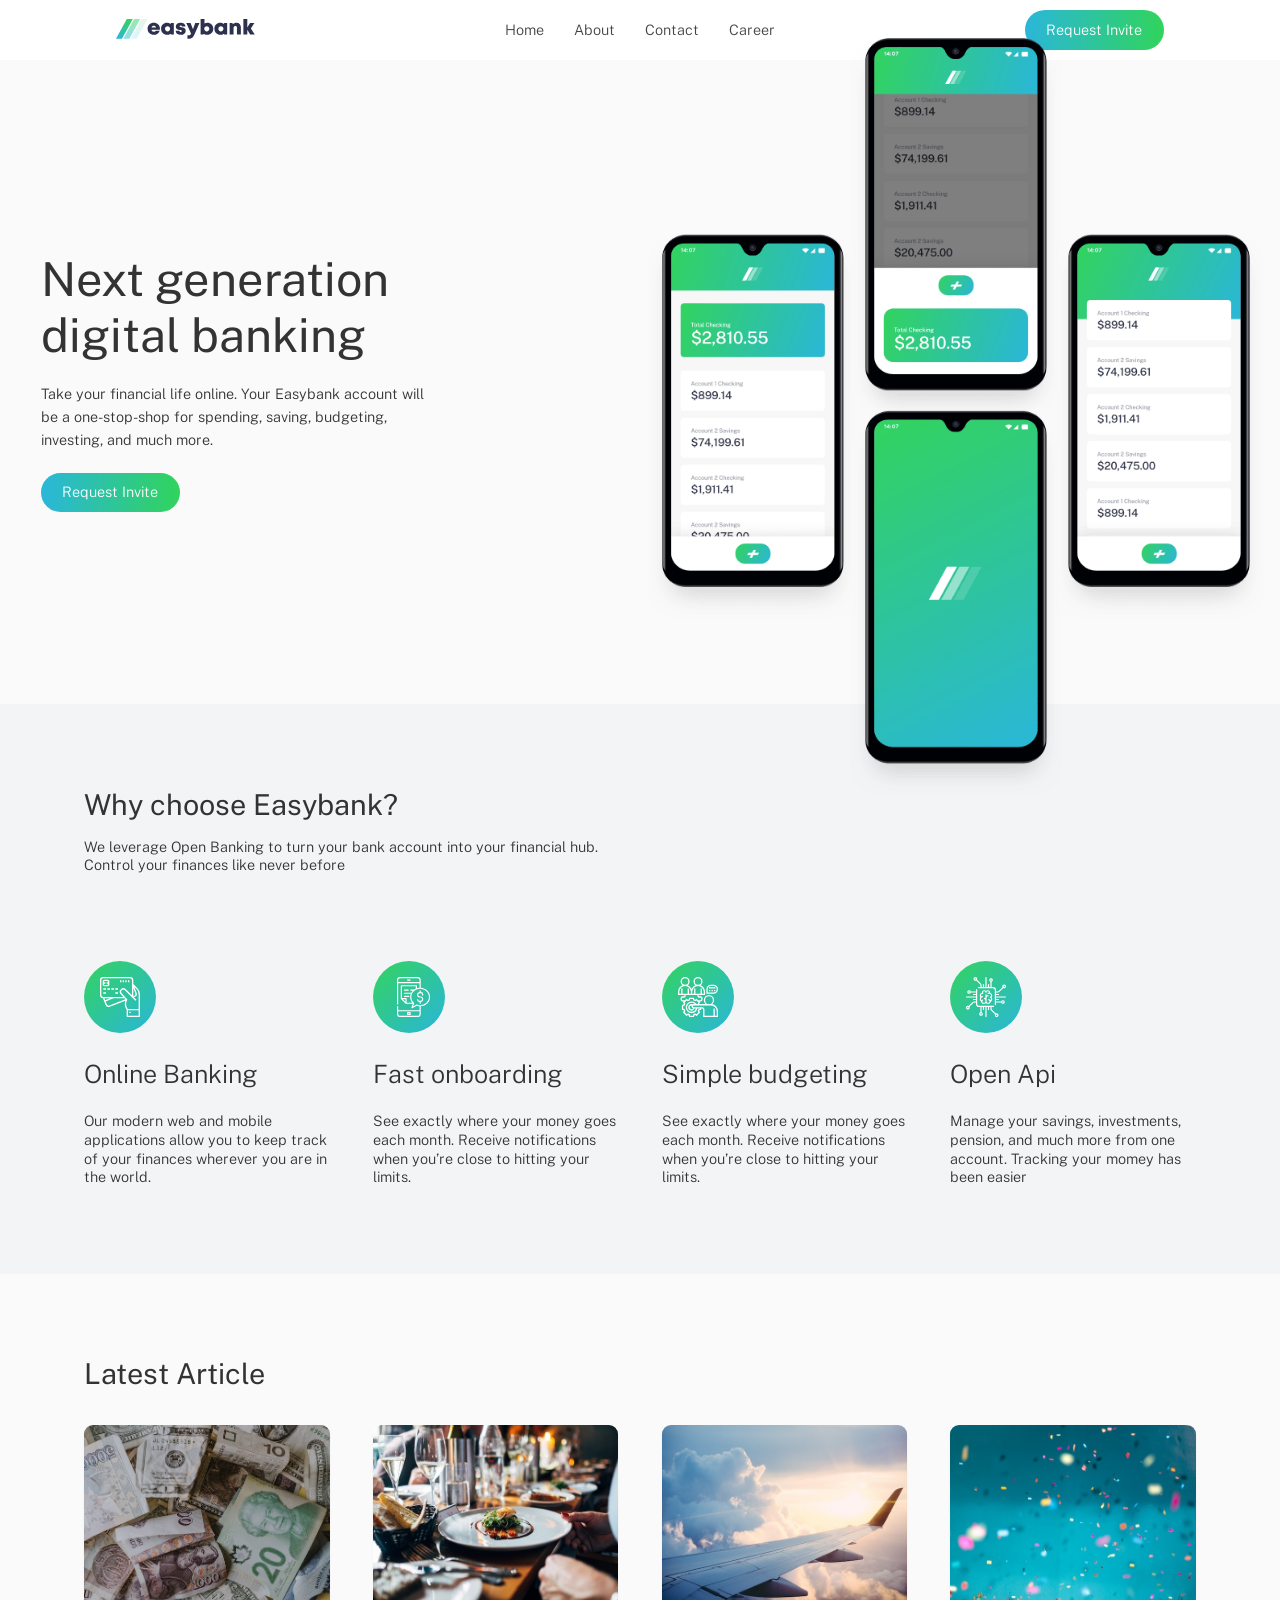
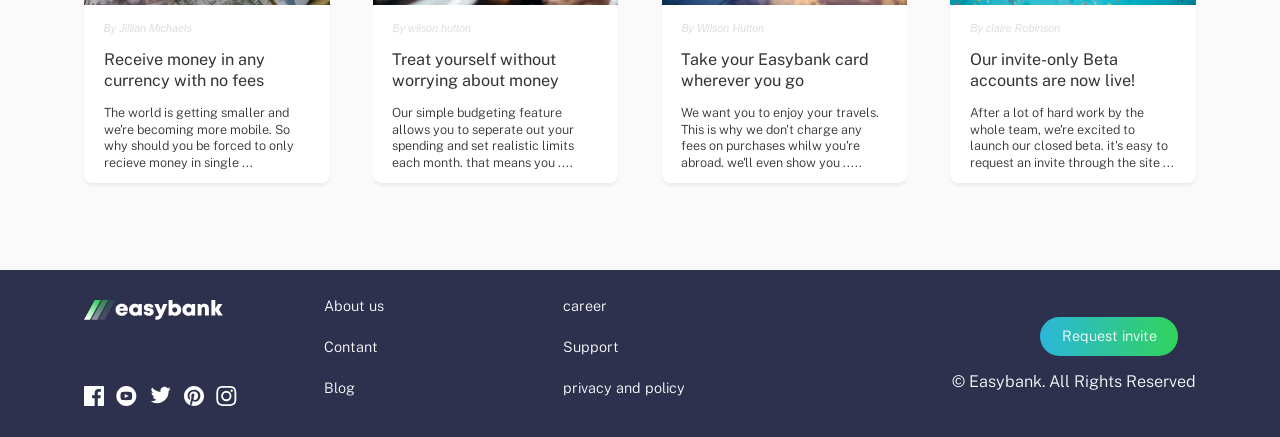
==== commit b25acec4: "adding some mobile res" ====
--- a/mine.html
+++ b/mine.html
@@ -52,7 +52,7 @@
         <section class="section-features">
             <div class="container">
                 <div class="features-container">
-                    <h2 class="feature-heading">Why choose Easy bank?</h2>
+                    <h2 class="feature-heading">Why choose Easybank?</h2>
                     <p class="feature-text">
                         We leverage Open Banking to turn your bank account into your financial hub. Control your finances like never before
                     </p>
--- a/style.css
+++ b/style.css
@@ -381,4 +381,28 @@
     .grid--4-cols{
         grid-template-columns: 1fr 1fr;
     }
+}
+@media (max-width: 34em) {
+    .grid--4-cols{
+        grid-template-columns: 1fr;
+    }
+    .feature-box{
+        text-align: center;
+        padding: 0 3.8rem;
+    }
+    .features-container{
+        text-align: center;
+        padding: 0 4.2rem;
+    }
+    .feature-heading{
+        font-size: 4.2rem;
+        margin-bottom: 1.2rem;
+    }
+    .article-box{
+        /* padding: 0 1.2rem; */
+        gap: 1.2rem;
+    }
+    .article-text-box{
+    padding: 4.4rem 6rem;
+    }
 }
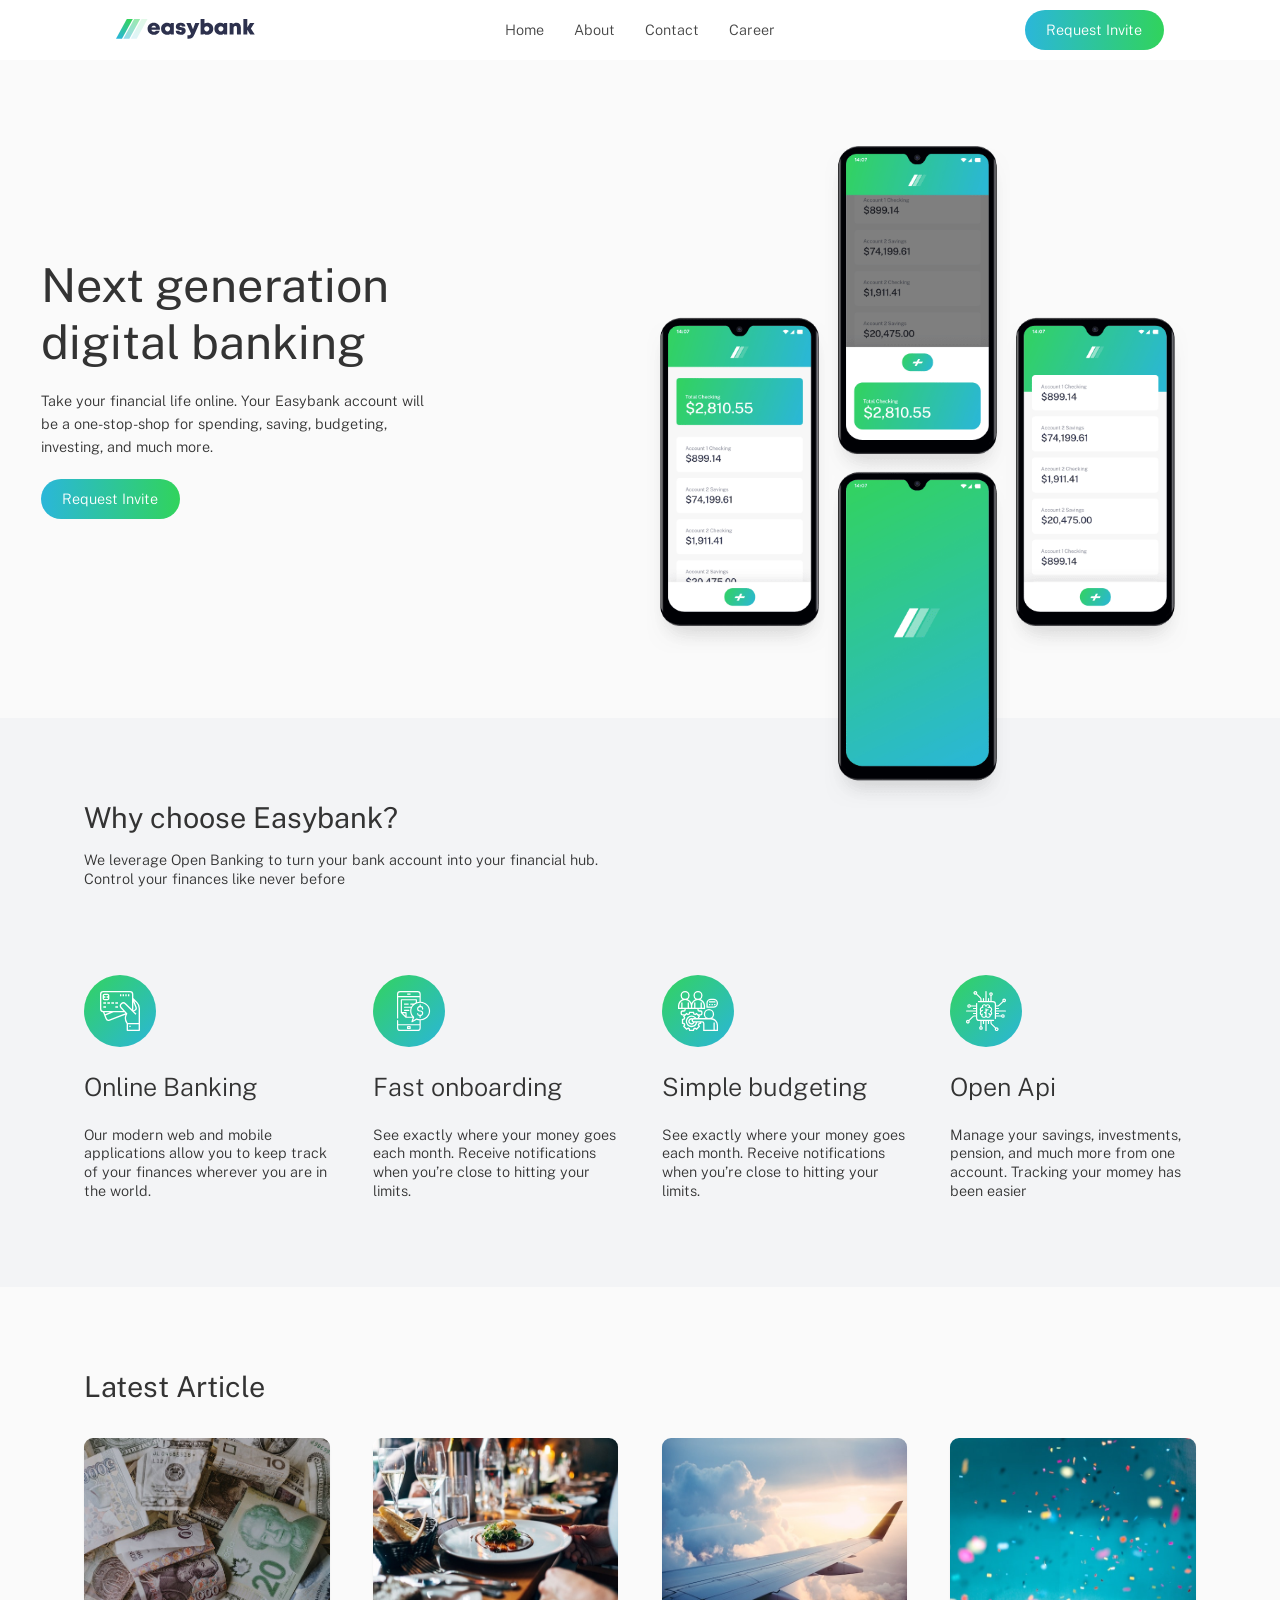
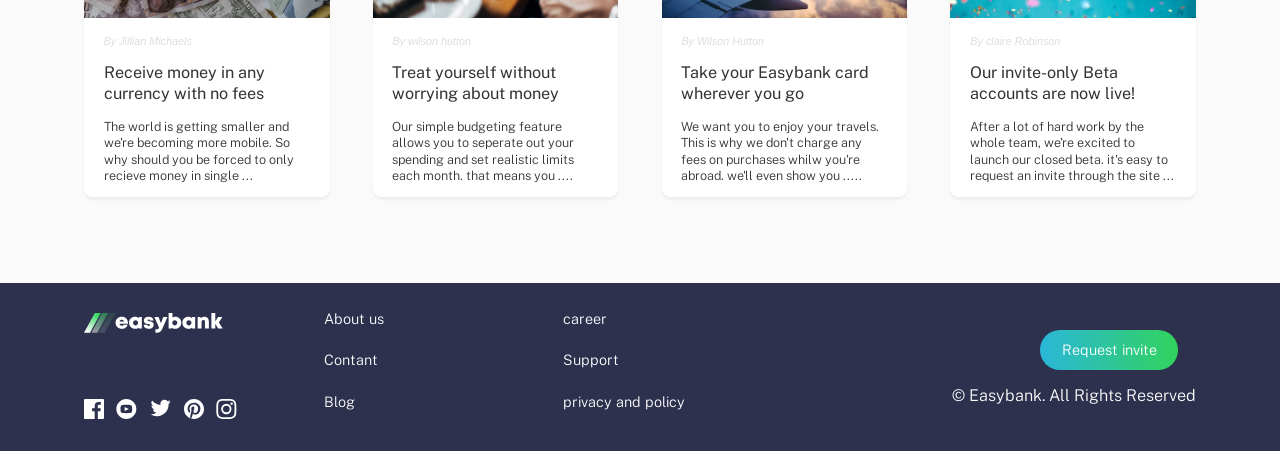
==== commit fe5f8c43: "making the page look like what i want" ====
--- a/mine.html
+++ b/mine.html
@@ -27,9 +27,15 @@
                         <li><a href="#contact">Career</a></li>
                     </ul>
                 </nav>
-                    <a href="#" class="btn">
+                    <a href="#" class="btn btn-logo">
                         Request Invite
                     </a>
+
+                <button class="menu-btn">
+                    <img src="./images/icon-hamburger.svg" alt="" srcset="" class="menu-btn open">
+                    <img src="./images/icon-close.svg" alt="" srcset="" class="menu-btn close">
+
+                </button>
             </header>
         </section>
         <section class="section-hero">
--- a/style.css
+++ b/style.css
@@ -75,6 +75,8 @@
     width: 85%;
     box-sizing: border-box;
     margin: 0 auto;
+    z-index: 9999999;
+
     /* background-color: #eee; */
 
 
@@ -161,13 +163,13 @@
 }
 .hero-img-box{
     /* background-image: url(./images/bg-intro-desktop.svg); */
-     margin-top: -12rem;
+     /* margin-top: -12rem; */
     /* position: absolute;
     right: 0;
     top: 1rem;
     bottom: 10rem;
     /* padding: 5rem; */
-    margin-right: -15rem; 
+    /* margin-right: -15rem;  */
     width: 100%;
     
 }
@@ -185,7 +187,7 @@
 .btn:link, 
 .btn:active{
     padding: 1.4rem 2.4rem;
-    color: #fff;
+    /* color: #fff; */
     background-image: linear-gradient(to left, var(--Lime-green), var(--Bright-cyan));
     display: inline-block;
     border-radius: 20px;
@@ -334,6 +336,12 @@
 .body-logo{
     fill: var(--White-);
 }
+.menu-btn{
+    display: inline-block;
+    background: none;
+    border: none;
+    display: none;
+}
 
 @media (max-width: 84em){
     html{
@@ -343,6 +351,10 @@
         gap: 4.4rem;
         padding: 0 3.4rem;
 
+    }
+    .hero-img{
+        /* margin: 0; */
+        width: 70%;
     }
     
 }
@@ -363,26 +375,94 @@
     .hero-container{
         grid-template-columns: 1fr;
         align-items: center;
+        justify-self: center;
+        text-align: center;
+        grid-template-rows: 1.3fr 1fr;
     }
     .hero-img-box{
-        width: 60%;
         grid-row: 1;
+        /* transform: translate(-20rem,-20rem); */
+        /* margin-top: -10px; */
+        /* overflow-Z: hidden; */
+        /* margin-left: 0; */
+        /* margin-right: 0; */
+        /* text-align: center; */
+        /* position: absolute; */
+        align-self: center;
+        justify-self: center;
+        display: flex;
+        align-items: center;
+        justify-content: center;
+        /* left: auto;
+    
+        right: auto; */
+        /* background-color: red; */
+        /* z-index: -10; */
+
+
+    }
+    .nav-links{
+        /* display: none; */
+        position: absolute;
+        width:  100%;
+
+        /* background-color: wheat; */
+        background-color: rgba(245, 245, 245, 0.884);
+        height: 100vh;
+        top: 0;
+        left: 0;
+
+        display: flex;
+        /* flex-direction: column; */
+        align-items: center;
+        justify-content: center;
+        gap: 2rem;
+        z-index: 9999999;
+        flex-direction: column;
+
+    }
+    .menu-btn{
+        display: block;
+    }
+    .close{
+        display: none;
+    }
+
+    .btn-logo:link{
+        display: none;
     }
     .hero-img{
-        margin: 0;
-        margin-top: -10px;
-        margin-left: 0;
-        margin-right: 0;
+        /* margin: 0; */
+        width: 50%;
+        align-self: center;
+        justify-self: center;
+        transform: translate(5%, -10%);
+        top: 20rem;
+
+      
     }
     .hero-text-box{
         text-align: center;
-        padding: 0 .4rem;
+        padding: 2rem .4rem;
+        margin-top: 5rem;
+
     }
     .grid--4-cols{
         grid-template-columns: 1fr 1fr;
     }
 }
 @media (max-width: 34em) {
+    .hero-container{
+   
+        grid-template-rows: 1fr 1fr;
+    }
+    .hero-img{
+        /* margin: 0; */
+        width: 70%;
+    }
+    .hero-text-box{
+        margin-top: 3rem;
+    }
     .grid--4-cols{
         grid-template-columns: 1fr;
     }
@@ -405,4 +485,27 @@
     .article-text-box{
     padding: 4.4rem 6rem;
     }
+    .footer-grid{
+        grid-template-columns: 1fr;
+        text-align: center;
+        gap: 3rem;
+    }
+    .footer-button{
+        justify-self: center;        
+        align-self: center;
+        text-align: center;
+        /* margin-right: -20px; */
+
+    }
+    .socials{
+        display: flex;
+        align-items: center;
+        justify-content: center;
+        text-align: center;
+
+    }
+    
+    .btn-foot{
+        /* margin: 0; */
+    }
 }
